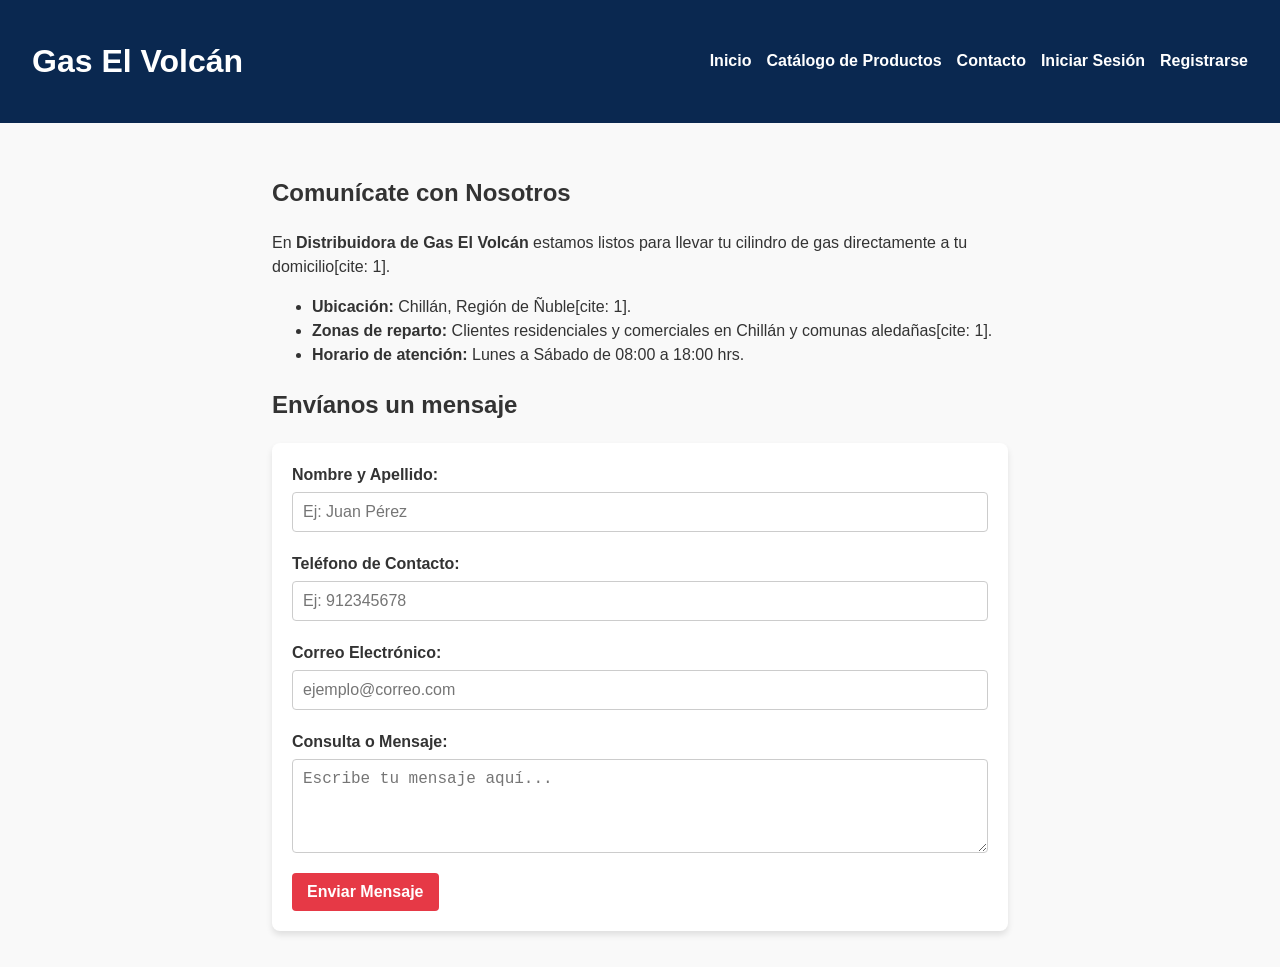
==== Distribuidora_Gas/contacto.html @ 7e44a8f8 "contacto aun falta" ====
<!DOCTYPE html>
<html lang="en">
<head>
    <meta charset="UTF-8">
    <meta name="viewport" content="width=device-width, initial-scale=1.0">
    <title>Contacto - Distribuidora de Gas El Volcán</title>
    <!--enlace de la hoja de estilos-->
    <link rel="stylesheet" href="css/estilos.css">
</head>
<body>
    
    <header>
        <div class="logo-container">
            <h1>Gas El Volcán</h1>
        </div>
        <nav>
            <ul>
                <li><a href="index.html">Inicio</a></li>
                <li><a href="productos.html">Catálogo de Productos</a></li>
                <li><a href="contacto.html">Contacto</a></li>
                <li><a href="login.html">Iniciar Sesión</a></li>
                <li><a href="registro.html">Registrarse</a></li>
            </ul>
        </nav>
    </header>

    <main>
        <section class="info-contacto">
            <h2>Comunícate con Nosotros</h2>
            <p>En <strong>Distribuidora de Gas El Volcán</strong> estamos listos para llevar tu cilindro de gas directamente a tu domicilio[cite: 1].</p>
            <ul>
                <li><strong>Ubicación:</strong> Chillán, Región de Ñuble[cite: 1].</li>
                <li><strong>Zonas de reparto:</strong> Clientes residenciales y comerciales en Chillán y comunas aledañas[cite: 1].</li>
                <li><strong>Horario de atención:</strong> Lunes a Sábado de 08:00 a 18:00 hrs.</li>
            </ul>
        </section>

        <section class="formulario-contacto">
            <h2>Envíanos un mensaje</h2>
            <!-- El formulario será validado mediante JavaScript -->
            <form id="formContacto" action="#" method="POST">
                <div class="campo">
                    <label for="nombre">Nombre y Apellido:</label>
                    <input type="text" id="nombre" name="nombre" placeholder="Ej: Juan Pérez">
                    <span class="error-msg" id="errorNombre"></span>
                </div>

                <div class="campo">
                    <label for="telefono">Teléfono de Contacto:</label>
                    <input type="tel" id="telefono" name="telefono" placeholder="Ej: 912345678">
                    <span class="error-msg" id="errorTelefono"></span>
                </div>

                <div class="campo">
                    <label for="correo">Correo Electrónico:</label>
                    <input type="email" id="correo" name="correo" placeholder="ejemplo@correo.com">
                    <span class="error-msg" id="errorCorreo"></span>
                </div>

                <div class="campo">
                    <label for="mensaje">Consulta o Mensaje:</label>
                    <textarea id="mensaje" name="mensaje" rows="4" placeholder="Escribe tu mensaje aquí..."></textarea>
                    <span class="error-msg" id="errorMensaje"></span>
                </div>

                <button type="submit" id="btnEnviar">Enviar Mensaje</button>
                <p id="mensajeExito" style="display:none; color: green; font-weight: bold;">¡Tu mensaje ha sido enviado con éxito!</p>
            </form>
        </section>
    </main>

    <script src="js/script.js"></script>
</body>
</html>
---- Distribuidora_Gas/css/estilos.css ----
/*ESTILO PARA FORMULARIOS DEL LOGIN Y REGISTRO*/
.formulario-contenedor {
    max-width: 400px;
    margin: 3rem auto;
    background-color: white;
    padding: 2rem;
    border-radius: 8px;
    box-shadow: 0 4px 8px rgba(0,0,0,0.1);
}

.formulario-contenedor h2 {
    text-align: center;
    color: rgba(230, 122, 0, 0.986)
}

.grupo-form {
    margin-bottom: 1.5rem
}          

.grupo-form label {
    display: block;
    margin-bottom: 0.5rem;
    font-weight: bold;
}

.grupo-form input {
    width: 100%;
    padding: 10px;
    border: 1px solid #ccc;
    border-radius: 4px;
    box-sizing: border-box; /* Evita que el padding rompa el ancho */
}

/*----------------------*/

/* ==== Botón de formularios ==== */
.btn{
    display: block;
    width: 100%;
    background-color: var(--naranja);
    color: var(--blanco);
    border: none;
    padding: 12px;
    border-radius: 6px;
    font-weight: bold;
    font-size: 1rem;
    cursor: pointer;
    transition: background-color 0.3s ease, transform 0.2s ease;
}

.btn:hover{
    background-color: var(--naranja-claro);
    transform: translateY(-2px);
}

/* ==== Mensajes de validación ==== */
.mensaje-error{
    display: block;
    color: rgb(200, 40, 40);
    font-size: 0.85rem;
    margin-top: 4px;
    min-height: 18px; /* reserva espacio para que el form no "salte" cuando aparece */
}

.mensaje-exito{
    text-align: center;
    color: rgb(40, 140, 60);
    font-weight: bold;
}

/* ==== Inputs con error (clase que puede agregar el JS) ==== */
.grupo-form input.input-error{
    border-color: rgb(200, 40, 40);
    background-color: rgb(255, 240, 240);
}

/* ==== Enlaces bajo el formulario ==== */
.enlaces-form{
    text-align: center;
    margin-top: 15px;
    font-size: 0.9rem;
}

.enlaces-form a{
    color: var(--azul-principal);
    text-decoration: none;
}

.enlaces-form a:hover{
    text-decoration: underline;
}

/* ==== Variables de color (paleta azul + naranja) ==== */
:root{
    --azul-principal: rgb(20, 70, 130);
    --azul-oscuro: rgb(10, 40, 80);
    --naranja: rgb(240, 120, 30);
    --naranja-claro: rgb(255, 160, 80);
    --gris-claro: rgb(245, 245, 245);
    --blanco: rgb(255, 255, 255);
}

/* ==== Base ==== */
*{
    box-sizing: border-box;
}

body{
    font-family: 'Segoe UI', Verdana, Tahoma, sans-serif;
    background-color: var(--gris-claro);
    color: rgb(40, 40, 40);
    margin: 0;
    padding: 0;
    line-height: 1.5;
}

/* ==== Header ==== */
#encabezado{
    background-color: var(--azul-principal);
    color: var(--blanco);
    text-align: center;
    padding: 20px;
    box-shadow: 0 4px 8px rgba(0,0,0,0.3);
    position: sticky;
    top: 0;
    z-index: 10;
}

.logo-contenedor{
    display: flex;
    align-items: center;
    justify-content: center;
    gap: 12px;
}

#encabezado .logo{
    height: 60px;
    width: auto;
    filter: drop-shadow(0 0 3px rgba(0,0,0,0.4));
}

#encabezado h1{
    font-size: 1.6rem;
    margin: 0;
}

/* ==== Navegación ==== */
#menu-principal ul{
    list-style: none;
    display: flex;
    gap: 15px;
    justify-content: center;
    flex-wrap: wrap;
    padding: 0;
    margin-top: 15px;
}

#menu-principal ul li a{
    text-decoration: none;
    color: var(--blanco);
    background-color: var(--naranja);
    padding: 8px 16px;
    border-radius: 4px;
    font-weight: bold;
    transition: background-color 0.3s ease, transform 0.2s ease;
}

#menu-principal ul li a:hover{
    background-color: var(--naranja-claro);
    transform: scale(1.05);
}

/* ==== Contenido principal ==== */
#contenido{
    max-width: 800px;
    margin: 20px auto;
    padding: 0 15px;
}

.seccion{
    background-color: var(--blanco);
    padding: 20px;
    border-radius: 8px;
    margin-bottom: 20px;
    box-shadow: 0 2px 6px rgba(0,0,0,0.08);
}

.seccion h2{
    color: var(--azul-principal);
    border-bottom: 2px solid var(--naranja);
    padding-bottom: 8px;
}

/* ==== Imagen de presentación ==== */
.imagen-presentacion{
    width: 100%;
    max-height: 350px;
    object-fit: cover;
    border-radius: 8px;
    margin: 15px 0;
}

/* ==== Botón CTA (Call To Action) ==== */
.boton-cta{
    display: inline-block;
    background-color: var(--naranja);
    color: var(--blanco);
    text-decoration: none;
    font-weight: bold;
    padding: 12px 24px;
    border-radius: 6px;
    transition: background-color 0.3s ease, transform 0.2s ease;
}

.boton-cta:hover{
    background-color: var(--naranja-claro);
    transform: translateY(-3px);
}

/* ==== Video ==== */
.video-contenedor{
    position: relative;
    width: 100%;
    max-width: 700px;
    aspect-ratio: 16 / 9;
    margin: 0 auto;
}

.video-contenedor iframe{
    width: 100%;
    height: 100%;
    border: none;
    border-radius: 8px;
}

/* ==== Footer ==== */
#pie{
    background-color: var(--azul-oscuro);
    color: var(--blanco);
    text-align: center;
    padding: 15px;
}


/*CONTACTO HTML*/

/* Estilos generales para mantener coherencia */
body {
    font-family: Arial, sans-serif;
    margin: 0;
    padding: 0;
    background-color: #f9f9f9;
    color: #333;
}

header {
    background-color: var(--azul-oscuro); /* Color rojo para representar el 'Volcán' y el Gas */
    color: white;
    padding: 1rem 2rem;
    display: flex;
    justify-content: space-between;
    align-items: center;
}

nav ul {
    list-style: none;
    display: flex;
    gap: 15px;
}

nav a {
    color: white;
    text-decoration: none;
    font-weight: bold;
}

nav a:hover {
    text-decoration: underline;
}

main {
    padding: 2rem;
    max-width: 800px;
    margin: 0 auto;
}

/* Estilos específicos del formulario */
.formulario-contacto form {
    background-color: white;
    padding: 20px;
    border-radius: 8px;
    box-shadow: 0 4px 6px rgba(0,0,0,0.1);
}

.campo {
    margin-bottom: 15px;
    display: flex;
    flex-direction: column;
}

.campo label {
    font-weight: bold;
    margin-bottom: 5px;
}

.campo input, .campo textarea {
    padding: 10px;
    border: 1px solid #ccc;
    border-radius: 4px;
    font-size: 1rem;
}

button {
    background-color: #e63946;
    color: white;
    padding: 10px 15px;
    border: none;
    border-radius: 4px;
    cursor: pointer;
    font-size: 1rem;
    font-weight: bold;
}

button:hover {
    background-color: #c1121f;
}

.error-msg {
    color: red;
    font-size: 0.85rem;
    margin-top: 5px;
}

footer {
    text-align: center;
    background-color: #1d3557;
    color: white;
    padding: 1rem;
    margin-top: 2rem;
}
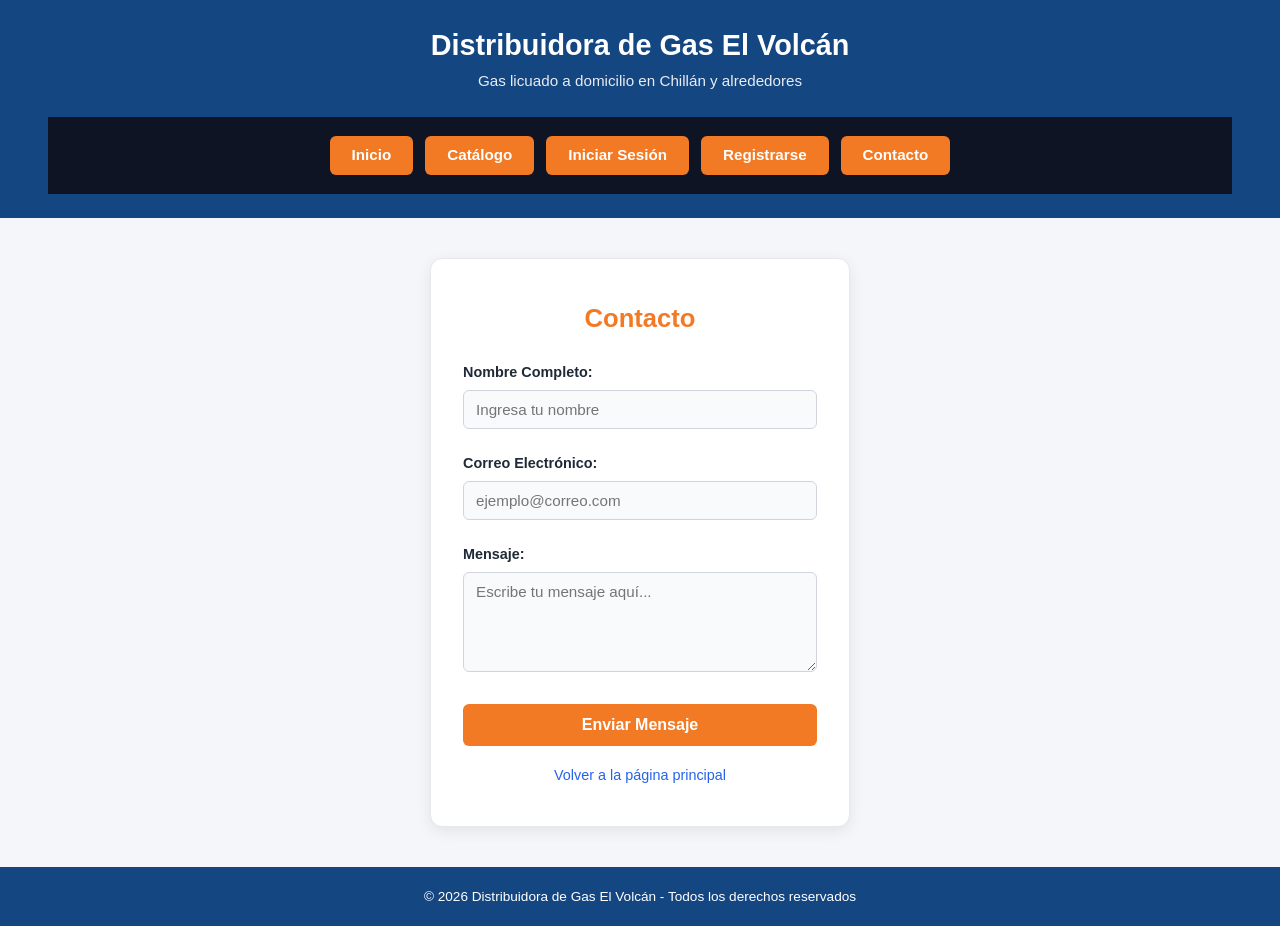
==== commit 7ff7c2fa: "css_contacto falta ponerle el logo y ajustar u poco el tamaño de el encabezado" ====
--- a/Distribuidora_Gas/contacto.html
+++ b/Distribuidora_Gas/contacto.html
@@ -1,73 +1,70 @@
 <!DOCTYPE html>
-<html lang="en">
+<html lang="es">
 <head>
     <meta charset="UTF-8">
     <meta name="viewport" content="width=device-width, initial-scale=1.0">
-    <title>Contacto - Distribuidora de Gas El Volcán</title>
-    <!--enlace de la hoja de estilos-->
+    <title>Gas El Volcán | Contacto</title>
     <link rel="stylesheet" href="css/estilos.css">
 </head>
 <body>
-    
-    <header>
-        <div class="logo-container">
-            <h1>Gas El Volcán</h1>
+
+    <!-- Encabezado idéntico al de login -->
+  <header>
+    <div class="header-content">
+        <h1>Distribuidora de Gas El Volcán</h1>
+        <p>Gas licuado a domicilio en Chillán y alrededores</p>
+    </div>
+
+    <!-- EL NAV DEBE IR DENTRO DEL HEADER -->
+    <nav>
+        <a href="index.html">Inicio</a>
+        <a href="productos.html">Catálogo</a>
+        <a href="login.html">Iniciar Sesión</a>
+        <a href="registro.html">Registrarse</a>
+        <a href="contacto.html">Contacto</a>
+    </nav>
+</header>
+
+
+
+    <!-- Contenido central con tarjeta blanca -->
+   <main>
+    <!-- Tarjeta blanca centrada idéntica a la de Login -->
+    <div class="form-card">
+        <h2>Contacto</h2>
+        
+        <form id="formulario-contacto">
+            <div class="campo">
+                <label for="nombre">Nombre Completo:</label>
+                <input type="text" id="nombre" name="nombre" placeholder="Ingresa tu nombre">
+                <span class="error-msg" id="errorNombre"></span>
+            </div>
+
+            <div class="campo">
+                <label for="correo">Correo Electrónico:</label>
+                <input type="email" id="correo" name="correo" placeholder="ejemplo@correo.com">
+                <span class="error-msg" id="errorCorreo"></span>
+            </div>
+
+            <div class="campo">
+                <label for="mensaje">Mensaje:</label>
+                <textarea id="mensaje" name="mensaje" placeholder="Escribe tu mensaje aquí..."></textarea>
+                <span class="error-msg" id="errorMensaje"></span>
+            </div>
+
+            <button type="submit">Enviar Mensaje</button>
+        </form>
+
+        <div class="enlace-secundario">
+            <a href="index.html">Volver a la página principal</a>
         </div>
-        <nav>
-            <ul>
-                <li><a href="index.html">Inicio</a></li>
-                <li><a href="productos.html">Catálogo de Productos</a></li>
-                <li><a href="contacto.html">Contacto</a></li>
-                <li><a href="login.html">Iniciar Sesión</a></li>
-                <li><a href="registro.html">Registrarse</a></li>
-            </ul>
-        </nav>
-    </header>
+    </div>
+</main>
 
-    <main>
-        <section class="info-contacto">
-            <h2>Comunícate con Nosotros</h2>
-            <p>En <strong>Distribuidora de Gas El Volcán</strong> estamos listos para llevar tu cilindro de gas directamente a tu domicilio[cite: 1].</p>
-            <ul>
-                <li><strong>Ubicación:</strong> Chillán, Región de Ñuble[cite: 1].</li>
-                <li><strong>Zonas de reparto:</strong> Clientes residenciales y comerciales en Chillán y comunas aledañas[cite: 1].</li>
-                <li><strong>Horario de atención:</strong> Lunes a Sábado de 08:00 a 18:00 hrs.</li>
-            </ul>
-        </section>
-
-        <section class="formulario-contacto">
-            <h2>Envíanos un mensaje</h2>
-            <!-- El formulario será validado mediante JavaScript -->
-            <form id="formContacto" action="#" method="POST">
-                <div class="campo">
-                    <label for="nombre">Nombre y Apellido:</label>
-                    <input type="text" id="nombre" name="nombre" placeholder="Ej: Juan Pérez">
-                    <span class="error-msg" id="errorNombre"></span>
-                </div>
-
-                <div class="campo">
-                    <label for="telefono">Teléfono de Contacto:</label>
-                    <input type="tel" id="telefono" name="telefono" placeholder="Ej: 912345678">
-                    <span class="error-msg" id="errorTelefono"></span>
-                </div>
-
-                <div class="campo">
-                    <label for="correo">Correo Electrónico:</label>
-                    <input type="email" id="correo" name="correo" placeholder="ejemplo@correo.com">
-                    <span class="error-msg" id="errorCorreo"></span>
-                </div>
-
-                <div class="campo">
-                    <label for="mensaje">Consulta o Mensaje:</label>
-                    <textarea id="mensaje" name="mensaje" rows="4" placeholder="Escribe tu mensaje aquí..."></textarea>
-                    <span class="error-msg" id="errorMensaje"></span>
-                </div>
-
-                <button type="submit" id="btnEnviar">Enviar Mensaje</button>
-                <p id="mensajeExito" style="display:none; color: green; font-weight: bold;">¡Tu mensaje ha sido enviado con éxito!</p>
-            </form>
-        </section>
-    </main>
+    <!-- Pie de página -->
+    <footer>
+        <p>&copy; 2026 Distribuidora de Gas El Volcán - Todos los derechos reservados</p>
+    </footer>
 
     <script src="js/script.js"></script>
 </body>
--- a/Distribuidora_Gas/css/estilos.css
+++ b/Distribuidora_Gas/css/estilos.css
@@ -243,98 +243,206 @@
 
 
 /*CONTACTO HTML*/
-
-/* Estilos generales para mantener coherencia */
-body {
-    font-family: Arial, sans-serif;
+/* ==========================================================================
+   ESTILOS GENERALES - DISTRIBUIDORA DE GAS EL VOLCÁN
+   ========================================================================== */
+
+/* Variables de color corporativo */
+:root {
+    --azul-header: rgb(20, 70, 130);      /* Azul principal del encabezado y footer */
+    --azul-nav: #0e1424;         /* Azul muy oscuro/negro de la barra de navegación */
+    --naranja: #f27a24;          /* Naranja corporativo de botones y títulos */
+    --naranja-hover: #d96614;    /* Naranja más oscuro al pasar el cursor */
+    --fondo-pagina: #f4f6f9;     /* Fondo gris claro de la página */
+    --texto-oscuro: #1f2937;     /* Color de texto principal */
+    --borde-input: #d1d5db;      /* Borde gris claro de los campos */
+    --fondo-input: #f9fafb;      /* Fondo de los campos */
+}
+
+/* Reseteo universal */
+* {
+    box-sizing: border-box;
     margin: 0;
     padding: 0;
-    background-color: #f9f9f9;
-    color: #333;
-}
-
+}
+
+body {
+    font-family: 'Segoe UI', Tahoma, Geneva, Verdana, sans-serif;
+    background-color: var(--fondo-pagina);
+    color: var(--texto-oscuro);
+    display: flex;
+    flex-direction: column;
+    min-height: 100vh;
+}
+
+/* --- ENCABEZADO (HEADER) --- */
 header {
-    background-color: var(--azul-oscuro); /* Color rojo para representar el 'Volcán' y el Gas */
+    background-color: var(--azul-header);
     color: white;
-    padding: 1rem 2rem;
-    display: flex;
-    justify-content: space-between;
+    text-align: center;
+    padding: 1.5rem 1rem 1rem 1rem;
+}
+
+.header-content h1 {
+    font-size: 1.8rem;
+    font-weight: 700;
+    margin-bottom: 0.2rem;
+}
+
+.header-content p {
+    font-size: 0.95rem;
+    opacity: 0.9;
+}
+
+/* --- BARRA DE NAVEGACIÓN AISLADA (NAV) --- */
+nav {
+    background-color: var(--azul-nav);
+    margin: 1.5rem 2rem 0.5rem 2rem; /* Crea el marco azul alrededor del recuadro oscuro */
+    padding: 1.2rem 1rem;
+    display: flex;
+    justify-content: center;
+    gap: 12px;
+    flex-wrap: wrap;
+}
+
+nav a {
+    background-color: var(--naranja);
+    color: white;
+    text-decoration: none;
+    font-weight: bold;
+    font-size: 0.95rem;
+    padding: 8px 22px;
+    border-radius: 6px;
+    transition: background-color 0.2s ease, transform 0.1s ease;
+    display: inline-block;
+}
+
+nav a:hover,
+nav a.active {
+    background-color: var(--naranja-hover);
+    text-decoration: none;
+}
+
+/* --- ESTRUCTURA DE CENTRADO Y TARJETAS FLOTANTES --- */
+main {
+    flex: 1;
+    display: flex;
+    justify-content: center;
     align-items: center;
-}
-
-nav ul {
-    list-style: none;
-    display: flex;
-    gap: 15px;
-}
-
-nav a {
+    padding: 2.5rem 1rem;
+}
+
+/* Tarjeta flotante centrada (Aplica a Login y Contacto) */
+.form-card,
+.formulario-contacto {
+    background-color: #ffffff;
+    width: 100%;
+    max-width: 420px;
+    padding: 2.5rem 2rem;
+    border-radius: 12px;
+    box-shadow: 0 4px 15px rgba(0, 0, 0, 0.08);
+    border: 1px solid #e5e7eb;
+}
+
+.form-card h2,
+.formulario-contacto h2 {
+    color: var(--naranja);
+    text-align: center;
+    font-size: 1.6rem;
+    font-weight: 700;
+    margin-bottom: 1.5rem;
+}
+
+/* --- CAMPOS Y FORMULARIOS --- */
+.campo {
+    margin-bottom: 1.2rem;
+    display: flex;
+    flex-direction: column;
+    text-align: left;
+}
+
+.campo label {
+    font-weight: 700;
+    font-size: 0.9rem;
+    color: var(--texto-oscuro);
+    margin-bottom: 0.4rem;
+}
+
+.campo input, 
+.campo textarea {
+    width: 100%;
+    padding: 10px 12px;
+    border: 1px solid var(--borde-input);
+    background-color: var(--fondo-input);
+    border-radius: 6px;
+    font-size: 0.95rem;
+    font-family: inherit;
+    outline: none;
+    transition: border-color 0.2s ease;
+}
+
+.campo input:focus, 
+.campo textarea:focus {
+    background-color: #ffffff;
+    border-color: var(--naranja);
+}
+
+.campo textarea {
+    resize: vertical;
+    min-height: 100px;
+}
+
+/* --- BOTÓN PRINCIPAL --- */
+button,
+button[type="submit"],
+.btn-naranja {
+    width: 100%;
+    background-color: var(--naranja);
     color: white;
-    text-decoration: none;
-    font-weight: bold;
-}
-
-nav a:hover {
+    border: none;
+    padding: 12px;
+    border-radius: 6px;
+    font-size: 1rem;
+    font-weight: bold;
+    cursor: pointer;
+    margin-top: 0.5rem;
+    transition: background-color 0.2s ease;
+}
+
+button:hover,
+button[type="submit"]:hover,
+.btn-naranja:hover {
+    background-color: var(--naranja-hover);
+}
+
+/* --- MENSAJES Y ENLACES --- */
+.error-msg {
+    color: #dc2626;
+    font-size: 0.85rem;
+    margin-top: 0.3rem;
+}
+
+.enlace-secundario {
+    text-align: center;
+    margin-top: 1.2rem;
+    font-size: 0.9rem;
+}
+
+.enlace-secundario a {
+    color: #2563eb;
+    text-decoration: none;
+}
+
+.enlace-secundario a:hover {
     text-decoration: underline;
 }
 
-main {
-    padding: 2rem;
-    max-width: 800px;
-    margin: 0 auto;
-}
-
-/* Estilos específicos del formulario */
-.formulario-contacto form {
-    background-color: white;
-    padding: 20px;
-    border-radius: 8px;
-    box-shadow: 0 4px 6px rgba(0,0,0,0.1);
-}
-
-.campo {
-    margin-bottom: 15px;
-    display: flex;
-    flex-direction: column;
-}
-
-.campo label {
-    font-weight: bold;
-    margin-bottom: 5px;
-}
-
-.campo input, .campo textarea {
-    padding: 10px;
-    border: 1px solid #ccc;
-    border-radius: 4px;
-    font-size: 1rem;
-}
-
-button {
-    background-color: #e63946;
+/* --- PIE DE PÁGINA (FOOTER) --- */
+footer {
+    background-color: var(--azul-header);
     color: white;
-    padding: 10px 15px;
-    border: none;
-    border-radius: 4px;
-    cursor: pointer;
-    font-size: 1rem;
-    font-weight: bold;
-}
-
-button:hover {
-    background-color: #c1121f;
-}
-
-.error-msg {
-    color: red;
+    text-align: center;
+    padding: 1.2rem 1rem;
     font-size: 0.85rem;
-    margin-top: 5px;
-}
-
-footer {
-    text-align: center;
-    background-color: #1d3557;
-    color: white;
-    padding: 1rem;
-    margin-top: 2rem;
-}
+    margin-top: auto;
+}
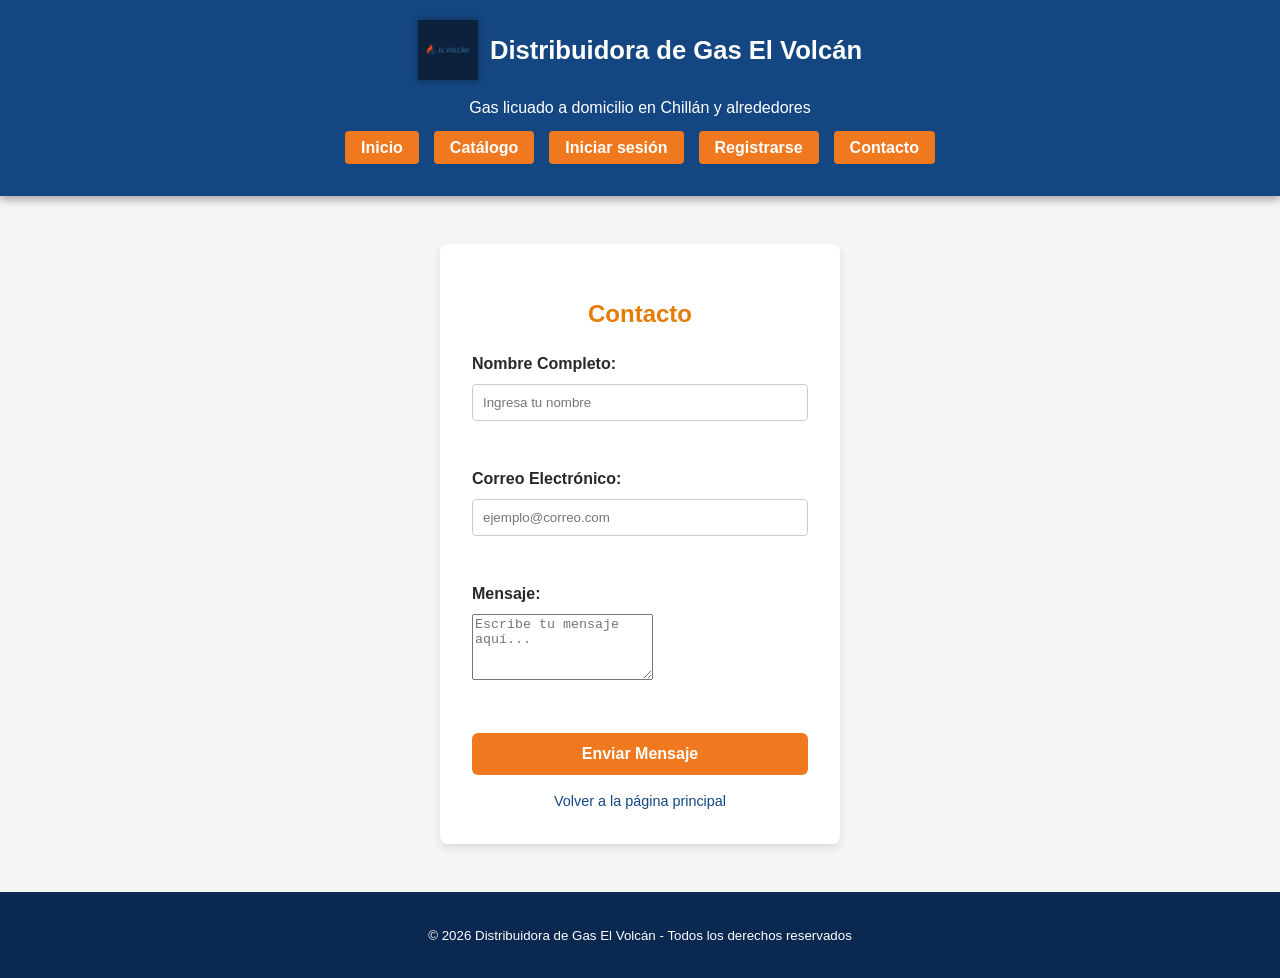
==== commit 3eaf6484: "Terminado" ====
--- a/Distribuidora_Gas/contacto.html
+++ b/Distribuidora_Gas/contacto.html
@@ -8,62 +8,62 @@
 </head>
 <body>
 
-    <!-- Encabezado idéntico al de login -->
-  <header>
-    <div class="header-content">
-        <h1>Distribuidora de Gas El Volcán</h1>
+    <header id="encabezado">
+        <div class="logo-contenedor">
+            <img src="img/Logo El Volcan.jpg" alt="Logo Distribuidora de Gas El Volcán" class="logo">
+            <h1>Distribuidora de Gas El Volcán</h1>
+        </div>
         <p>Gas licuado a domicilio en Chillán y alrededores</p>
-    </div>
 
-    <!-- EL NAV DEBE IR DENTRO DEL HEADER -->
-    <nav>
-        <a href="index.html">Inicio</a>
-        <a href="productos.html">Catálogo</a>
-        <a href="login.html">Iniciar Sesión</a>
-        <a href="registro.html">Registrarse</a>
-        <a href="contacto.html">Contacto</a>
-    </nav>
-</header>
+        <nav id="menu-principal">
+            <ul>
+                <li><a href="index.html">Inicio</a></li>
+                <li><a href="productos.html">Catálogo</a></li>
+                <li><a href="login.html">Iniciar sesión</a></li>
+                <li><a href="registro.html">Registrarse</a></li>
+                <li><a href="contacto.html">Contacto</a></li>
+            </ul>
+        </nav>
+    </header>
 
 
 
     <!-- Contenido central con tarjeta blanca -->
-   <main>
-    <!-- Tarjeta blanca centrada idéntica a la de Login -->
-    <div class="form-card">
-        <h2>Contacto</h2>
-        
-        <form id="formulario-contacto">
-            <div class="campo">
-                <label for="nombre">Nombre Completo:</label>
-                <input type="text" id="nombre" name="nombre" placeholder="Ingresa tu nombre">
-                <span class="error-msg" id="errorNombre"></span>
-            </div>
+   <main id="contenido">
+        <section class="formulario-contenedor">
+            <h2>Contacto</h2>
 
-            <div class="campo">
-                <label for="correo">Correo Electrónico:</label>
-                <input type="email" id="correo" name="correo" placeholder="ejemplo@correo.com">
-                <span class="error-msg" id="errorCorreo"></span>
-            </div>
+            <form id="formulario-contacto">
+                <div class="grupo-form">
+                    <label for="nombre">Nombre Completo:</label>
+                    <input type="text" id="nombre" name="nombre" placeholder="Ingresa tu nombre">
+                    <span class="mensaje-error" id="errorNombre"></span>
+                </div>
 
-            <div class="campo">
-                <label for="mensaje">Mensaje:</label>
-                <textarea id="mensaje" name="mensaje" placeholder="Escribe tu mensaje aquí..."></textarea>
-                <span class="error-msg" id="errorMensaje"></span>
-            </div>
+                <div class="grupo-form">
+                    <label for="correo">Correo Electrónico:</label>
+                    <input type="email" id="correo" name="correo" placeholder="ejemplo@correo.com">
+                    <span class="mensaje-error" id="errorCorreo"></span>
+                </div>
 
-            <button type="submit">Enviar Mensaje</button>
-        </form>
+                <div class="grupo-form">
+                    <label for="mensaje">Mensaje:</label>
+                    <textarea id="mensaje" name="mensaje" rows="4" placeholder="Escribe tu mensaje aquí..."></textarea>
+                    <span class="mensaje-error" id="errorMensaje"></span>
+                </div>
 
-        <div class="enlace-secundario">
-            <a href="index.html">Volver a la página principal</a>
-        </div>
-    </div>
-</main>
+                <button type="submit" class="btn">Enviar Mensaje</button>
+                <p id="mensajeExitoContacto" class="mensaje-exito"></p>
 
-    <!-- Pie de página -->
-    <footer>
-        <p>&copy; 2026 Distribuidora de Gas El Volcán - Todos los derechos reservados</p>
+                <div class="enlaces-form">
+                    <a href="index.html">Volver a la página principal</a>
+                </div>
+            </form>
+        </section>
+    </main>
+
+    <footer id="pie">
+        <p><small>&copy; <span id="anio-actual">2026</span> Distribuidora de Gas El Volcán - Todos los derechos reservados</small></p>
     </footer>
 
     <script src="js/script.js"></script>
--- a/Distribuidora_Gas/css/estilos.css
+++ b/Distribuidora_Gas/css/estilos.css
@@ -98,6 +98,12 @@
     --naranja-claro: rgb(255, 160, 80);
     --gris-claro: rgb(245, 245, 245);
     --blanco: rgb(255, 255, 255);
+
+    /* variables nuevas, usadas solo en contacto.html */
+    --azul-nav: #0e1424;
+    --naranja-hover: #d96614;
+    --borde-input: #d1d5db;
+    --fondo-input: #f9fafb;
 }
 
 /* ==== Base ==== */
@@ -241,208 +247,157 @@
     padding: 15px;
 }
 
-
-/*CONTACTO HTML*/
-/* ==========================================================================
-   ESTILOS GENERALES - DISTRIBUIDORA DE GAS EL VOLCÁN
-   ========================================================================== */
-
-/* Variables de color corporativo */
-:root {
-    --azul-header: rgb(20, 70, 130);      /* Azul principal del encabezado y footer */
-    --azul-nav: #0e1424;         /* Azul muy oscuro/negro de la barra de navegación */
-    --naranja: #f27a24;          /* Naranja corporativo de botones y títulos */
-    --naranja-hover: #d96614;    /* Naranja más oscuro al pasar el cursor */
-    --fondo-pagina: #f4f6f9;     /* Fondo gris claro de la página */
-    --texto-oscuro: #1f2937;     /* Color de texto principal */
-    --borde-input: #d1d5db;      /* Borde gris claro de los campos */
-    --fondo-input: #f9fafb;      /* Fondo de los campos */
-}
-
-/* Reseteo universal */
-* {
-    box-sizing: border-box;
-    margin: 0;
-    padding: 0;
-}
-
-body {
-    font-family: 'Segoe UI', Tahoma, Geneva, Verdana, sans-serif;
-    background-color: var(--fondo-pagina);
-    color: var(--texto-oscuro);
+/* ==== Catálogo de productos ==== */
+.galeria-productos{
+    display: grid;
+    grid-template-columns: repeat(3, 1fr);
+    gap: 20px;
+    margin-top: 20px;
+}
+
+@media (max-width: 700px){
+    .galeria-productos{
+        grid-template-columns: repeat(2, 1fr);
+    }
+}
+
+@media (max-width: 480px){
+    .galeria-productos{
+        grid-template-columns: 1fr;
+    }
+}
+
+.producto-card{
+    background-color: var(--blanco);
+    border: 1px solid rgb(220, 220, 220);
+    border-radius: 8px;
+    padding: 15px;
+    text-align: center;
     display: flex;
     flex-direction: column;
-    min-height: 100vh;
-}
-
-/* --- ENCABEZADO (HEADER) --- */
-header {
-    background-color: var(--azul-header);
-    color: white;
-    text-align: center;
-    padding: 1.5rem 1rem 1rem 1rem;
-}
-
-.header-content h1 {
-    font-size: 1.8rem;
-    font-weight: 700;
-    margin-bottom: 0.2rem;
-}
-
-.header-content p {
-    font-size: 0.95rem;
-    opacity: 0.9;
-}
-
-/* --- BARRA DE NAVEGACIÓN AISLADA (NAV) --- */
-nav {
-    background-color: var(--azul-nav);
-    margin: 1.5rem 2rem 0.5rem 2rem; /* Crea el marco azul alrededor del recuadro oscuro */
-    padding: 1.2rem 1rem;
+    transition: transform 0.25s ease, box-shadow 0.25s ease;
+}
+
+.producto-card:hover{
+    transform: translateY(-6px);
+    box-shadow: 0 6px 14px rgba(0,0,0,0.15);
+}
+
+.producto-card img{
+    width: 100%;
+    height: 180px;
+    object-fit: contain;
+    background-color: rgb(250, 250, 250);
+    border-radius: 6px;
+    margin-bottom: 10px;
+    padding: 8px;
+    box-sizing: border-box;
+}
+
+.producto-card h3{
+    color: var(--azul-principal);
+    margin: 5px 0;
+}
+
+.producto-desc{
+    font-size: 0.9rem;
+    color: rgb(90, 90, 90);
+    flex-grow: 1;
+}
+
+.producto-precio{
+    font-size: 1.3rem;
+    font-weight: bold;
+    color: var(--naranja);
+    margin: 8px 0;
+}
+
+/* ==== Detalle de producto ==== */
+.volver-catalogo{
+    display: inline-block;
+    margin-bottom: 15px;
+    color: var(--azul-principal);
+    text-decoration: none;
+    font-weight: bold;
+}
+
+.volver-catalogo:hover{
+    text-decoration: underline;
+}
+
+.producto-detalle{
     display: flex;
-    justify-content: center;
-    gap: 12px;
+    gap: 25px;
     flex-wrap: wrap;
 }
 
-nav a {
-    background-color: var(--naranja);
-    color: white;
-    text-decoration: none;
-    font-weight: bold;
-    font-size: 0.95rem;
-    padding: 8px 22px;
+.producto-detalle-img{
+    width: 100%;
+    max-width: 320px;
+    height: 280px;
+    object-fit: cover;
+    border-radius: 8px;
+}
+
+.producto-detalle-info{
+    flex: 1;
+    min-width: 250px;
+}
+
+.producto-precio-detalle{
+    font-size: 1.5rem;
+    font-weight: bold;
+    color: var(--naranja);
+    margin: 5px 0 15px 0;
+}
+
+.producto-detalle-lista{
+    margin: 15px 0;
+    padding-left: 20px;
+}
+
+.producto-detalle-lista li{
+    margin-bottom: 5px;
+}
+
+/* ==== Selector de cantidad ==== */
+.selector-cantidad{
+    display: flex;
+    align-items: center;
+    gap: 10px;
+    margin: 20px 0;
+}
+
+.btn-cantidad{
+    width: 36px;
+    height: 36px;
+    border: none;
     border-radius: 6px;
-    transition: background-color 0.2s ease, transform 0.1s ease;
-    display: inline-block;
-}
-
-nav a:hover,
-nav a.active {
-    background-color: var(--naranja-hover);
-    text-decoration: none;
-}
-
-/* --- ESTRUCTURA DE CENTRADO Y TARJETAS FLOTANTES --- */
-main {
-    flex: 1;
-    display: flex;
-    justify-content: center;
-    align-items: center;
-    padding: 2.5rem 1rem;
-}
-
-/* Tarjeta flotante centrada (Aplica a Login y Contacto) */
-.form-card,
-.formulario-contacto {
-    background-color: #ffffff;
-    width: 100%;
-    max-width: 420px;
-    padding: 2.5rem 2rem;
-    border-radius: 12px;
-    box-shadow: 0 4px 15px rgba(0, 0, 0, 0.08);
-    border: 1px solid #e5e7eb;
-}
-
-.form-card h2,
-.formulario-contacto h2 {
-    color: var(--naranja);
-    text-align: center;
-    font-size: 1.6rem;
-    font-weight: 700;
-    margin-bottom: 1.5rem;
-}
-
-/* --- CAMPOS Y FORMULARIOS --- */
-.campo {
-    margin-bottom: 1.2rem;
-    display: flex;
-    flex-direction: column;
-    text-align: left;
-}
-
-.campo label {
-    font-weight: 700;
-    font-size: 0.9rem;
-    color: var(--texto-oscuro);
-    margin-bottom: 0.4rem;
-}
-
-.campo input, 
-.campo textarea {
-    width: 100%;
-    padding: 10px 12px;
-    border: 1px solid var(--borde-input);
-    background-color: var(--fondo-input);
-    border-radius: 6px;
-    font-size: 0.95rem;
-    font-family: inherit;
-    outline: none;
-    transition: border-color 0.2s ease;
-}
-
-.campo input:focus, 
-.campo textarea:focus {
-    background-color: #ffffff;
-    border-color: var(--naranja);
-}
-
-.campo textarea {
-    resize: vertical;
-    min-height: 100px;
-}
-
-/* --- BOTÓN PRINCIPAL --- */
-button,
-button[type="submit"],
-.btn-naranja {
-    width: 100%;
-    background-color: var(--naranja);
-    color: white;
-    border: none;
-    padding: 12px;
-    border-radius: 6px;
-    font-size: 1rem;
-    font-weight: bold;
+    background-color: var(--azul-principal);
+    color: var(--blanco);
+    font-size: 1.2rem;
     cursor: pointer;
-    margin-top: 0.5rem;
     transition: background-color 0.2s ease;
 }
 
-button:hover,
-button[type="submit"]:hover,
-.btn-naranja:hover {
-    background-color: var(--naranja-hover);
-}
-
-/* --- MENSAJES Y ENLACES --- */
-.error-msg {
-    color: #dc2626;
-    font-size: 0.85rem;
-    margin-top: 0.3rem;
-}
-
-.enlace-secundario {
-    text-align: center;
-    margin-top: 1.2rem;
-    font-size: 0.9rem;
-}
-
-.enlace-secundario a {
-    color: #2563eb;
-    text-decoration: none;
-}
-
-.enlace-secundario a:hover {
-    text-decoration: underline;
-}
-
-/* --- PIE DE PÁGINA (FOOTER) --- */
-footer {
-    background-color: var(--azul-header);
-    color: white;
-    text-align: center;
-    padding: 1.2rem 1rem;
-    font-size: 0.85rem;
-    margin-top: auto;
-}
+.btn-cantidad:hover{
+    background-color: var(--azul-oscuro);
+}
+
+#cantidad{
+    width: 60px;
+    text-align: center;
+    padding: 8px;
+    border: 1px solid rgb(200, 200, 200);
+    border-radius: 4px;
+}
+
+.producto-total{
+    font-size: 1.3rem;
+    margin: 15px 0;
+}
+
+.producto-total span{
+    color: var(--azul-principal);
+    font-weight: bold;
+}
